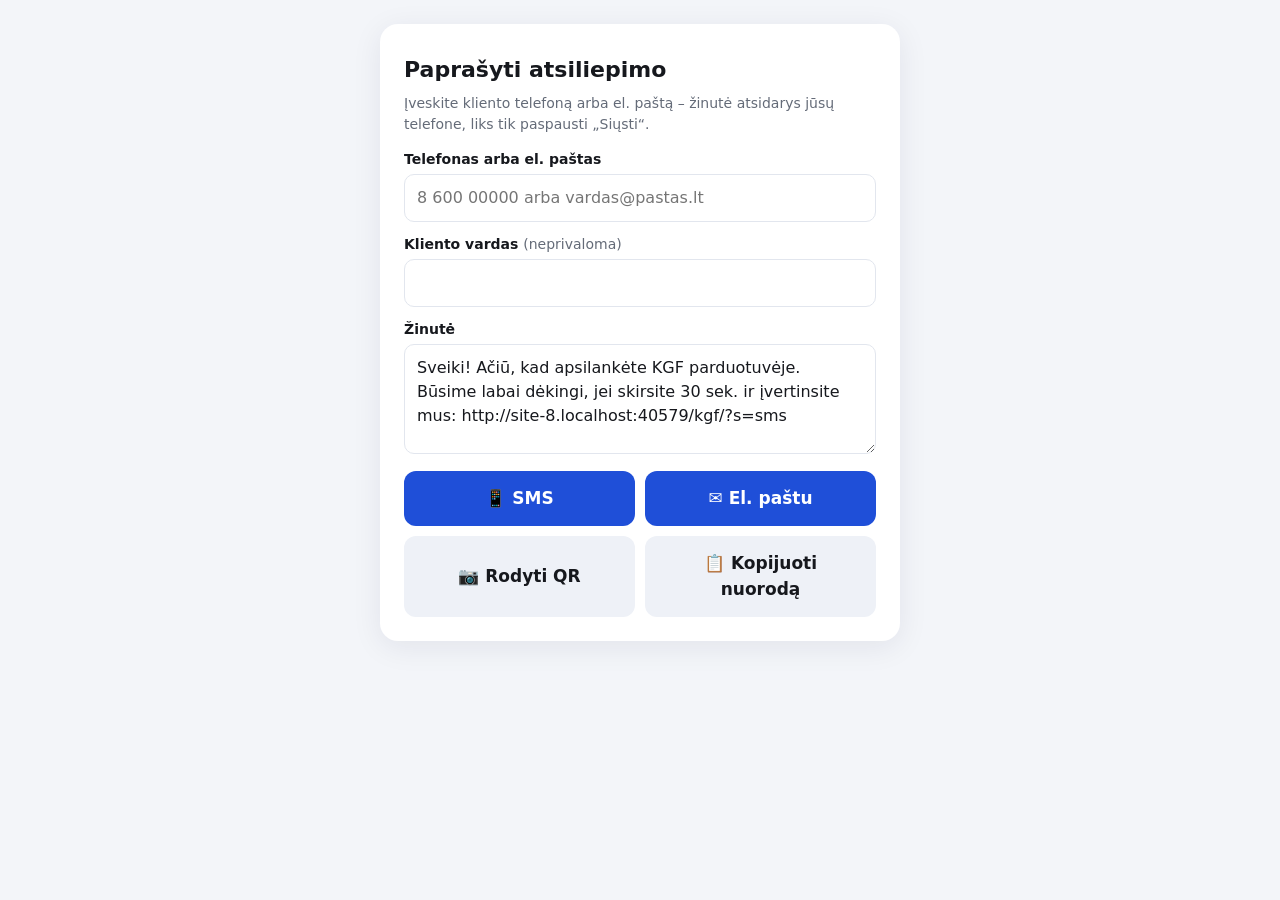
==== kgf/darbuotojams.html @ a225ff8c "Add review page, staff request page, QR/NFC print page and Sheets backend for KGF Star rating sends " ====
<!doctype html>
<html lang="lt">
<head>
  <meta charset="utf-8">
  <meta name="viewport" content="width=device-width, initial-scale=1">
  <meta name="robots" content="noindex">
  <title>Atsiliepimo prašymas</title>
  <link rel="stylesheet" href="../assets/style.css">
</head>
<body>
  <main class="card wide">
    <h2>Paprašyti atsiliepimo</h2>
    <p class="muted">Įveskite kliento telefoną arba el. paštą – žinutė atsidarys jūsų telefone, liks tik paspausti „Siųsti“.</p>

    <form id="form" novalidate>
      <div id="staff-wrap" hidden>
        <label for="staff">Darbuotojas</label>
        <select id="staff"></select>
      </div>
      <label for="to">Telefonas arba el. paštas</label>
      <input id="to" inputmode="email" autocomplete="off" placeholder="8 600 00000 arba vardas@pastas.lt">
      <label for="cname">Kliento vardas <span>(neprivaloma)</span></label>
      <input id="cname" autocomplete="off">
      <label for="text">Žinutė</label>
      <textarea id="text"></textarea>
      <p class="error" id="error" hidden></p>
      <div class="row">
        <button class="btn" type="button" id="sms">📱 SMS</button>
        <button class="btn" type="button" id="email">✉️ El. paštu</button>
      </div>
      <div class="row">
        <button class="btn secondary" type="button" id="qr">📷 Rodyti QR</button>
        <button class="btn secondary" type="button" id="copy">📋 Kopijuoti nuorodą</button>
      </div>
      <p class="ok" id="ok" hidden></p>
    </form>

    <div class="qr-box" id="qr-box" hidden>
      <p><b>Tegul klientas nuskenuoja telefonu</b></p>
      <div id="qr-code"></div>
    </div>
  </main>

  <script src="config.js"></script>
  <script src="../assets/common.js"></script>
  <script src="../assets/vendor/qrcode.js"></script>
  <script src="../assets/staff.js"></script>
</body>
</html>
---- assets/style.css ----
:root {
  --accent: #1f4fd8;
  --bg: #f3f5f9;
  --card: #ffffff;
  --text: #16181d;
  --muted: #646b78;
  --line: #e2e6ee;
  --star: #f5b301;
  --star-off: #d5d9e1;
  --danger: #c62828;
  --radius: 18px;
}

* { box-sizing: border-box; }

body {
  margin: 0;
  min-height: 100vh;
  background: var(--bg);
  color: var(--text);
  font: 16px/1.5 system-ui, -apple-system, "Segoe UI", Roboto, sans-serif;
  display: flex;
  justify-content: center;
  align-items: flex-start;
  padding: 24px 16px;
}

.card {
  width: 100%;
  max-width: 440px;
  background: var(--card);
  border-radius: var(--radius);
  box-shadow: 0 6px 30px rgba(20, 30, 60, .08);
  padding: 28px 24px 24px;
  text-align: center;
  position: relative;
}

.lang {
  position: absolute;
  top: 14px;
  right: 14px;
  border: 1px solid var(--line);
  background: none;
  border-radius: 999px;
  padding: 4px 10px;
  font-size: 13px;
  color: var(--muted);
  cursor: pointer;
}

.logo {
  width: 64px;
  height: 64px;
  margin: 0 auto 12px;
  border-radius: 16px;
  background: var(--accent);
  color: #fff;
  font-weight: 800;
  font-size: 20px;
  display: flex;
  align-items: center;
  justify-content: center;
  overflow: hidden;
}
.logo img { width: 100%; height: 100%; object-fit: contain; background: #fff; }

.biz { margin: 0; font-size: 15px; color: var(--muted); font-weight: 600; }
h1 { margin: 6px 0 4px; font-size: 24px; line-height: 1.25; }
h2 { margin: 4px 0 8px; font-size: 22px; line-height: 1.3; }
p { margin: 8px 0; }
.muted { color: var(--muted); font-size: 14px; }

.stars { display: flex; justify-content: center; gap: 6px; margin: 22px 0 6px; }
.star {
  border: 0;
  background: none;
  padding: 2px;
  cursor: pointer;
  color: var(--star-off);
  transition: transform .12s, color .12s;
}
.star svg { width: 48px; height: 48px; display: block; fill: currentColor; }
.star.on { color: var(--star); }
.star:active { transform: scale(.9); }
.stars-hint { display: flex; justify-content: space-between; font-size: 12px; color: var(--muted); max-width: 290px; margin: 0 auto; }

.btn {
  display: block;
  width: 100%;
  border: 0;
  border-radius: 12px;
  padding: 15px 18px;
  margin-top: 16px;
  font: inherit;
  font-weight: 700;
  font-size: 17px;
  cursor: pointer;
  text-decoration: none;
  background: var(--accent);
  color: #fff;
}
.btn:disabled { opacity: .6; cursor: default; }
.btn.secondary { background: #eef1f7; color: var(--text); }
.btn.google { background: #fff; color: var(--text); border: 2px solid var(--line); display: flex; align-items: center; justify-content: center; gap: 10px; }
.btn.google svg { width: 22px; height: 22px; }

.link { background: none; border: 0; color: var(--accent); font: inherit; font-size: 14px; cursor: pointer; padding: 0; text-decoration: underline; }

form { text-align: left; margin-top: 14px; }
label { display: block; font-size: 14px; font-weight: 600; margin: 12px 0 4px; }
label span { font-weight: 400; color: var(--muted); }
input, textarea, select {
  width: 100%;
  border: 1.5px solid var(--line);
  border-radius: 10px;
  padding: 11px 12px;
  font: inherit;
  background: #fff;
  color: var(--text);
}
input:focus, textarea:focus, select:focus { outline: none; border-color: var(--accent); }
textarea { min-height: 110px; resize: vertical; }
.hp { position: absolute; left: -9999px; }

.error { color: var(--danger); font-size: 14px; margin-top: 8px; }
.public-note { margin-top: 18px; font-size: 13px; color: var(--muted); }
.public-note a { color: var(--muted); }
.big-emoji { font-size: 44px; line-height: 1; margin-top: 4px; }
.countdown { font-size: 14px; color: var(--muted); margin-top: 10px; }

[hidden] { display: none !important; }

/* Darbuotojų ir QR puslapiai */
.wide { max-width: 520px; text-align: left; }
.row { display: grid; grid-template-columns: 1fr 1fr; gap: 10px; }
.row .btn { margin-top: 10px; }
.qr-box { text-align: center; margin-top: 16px; }
.qr-box svg { width: 240px; height: 240px; }
.ok { color: #1b7f3b; font-size: 14px; margin-top: 8px; }
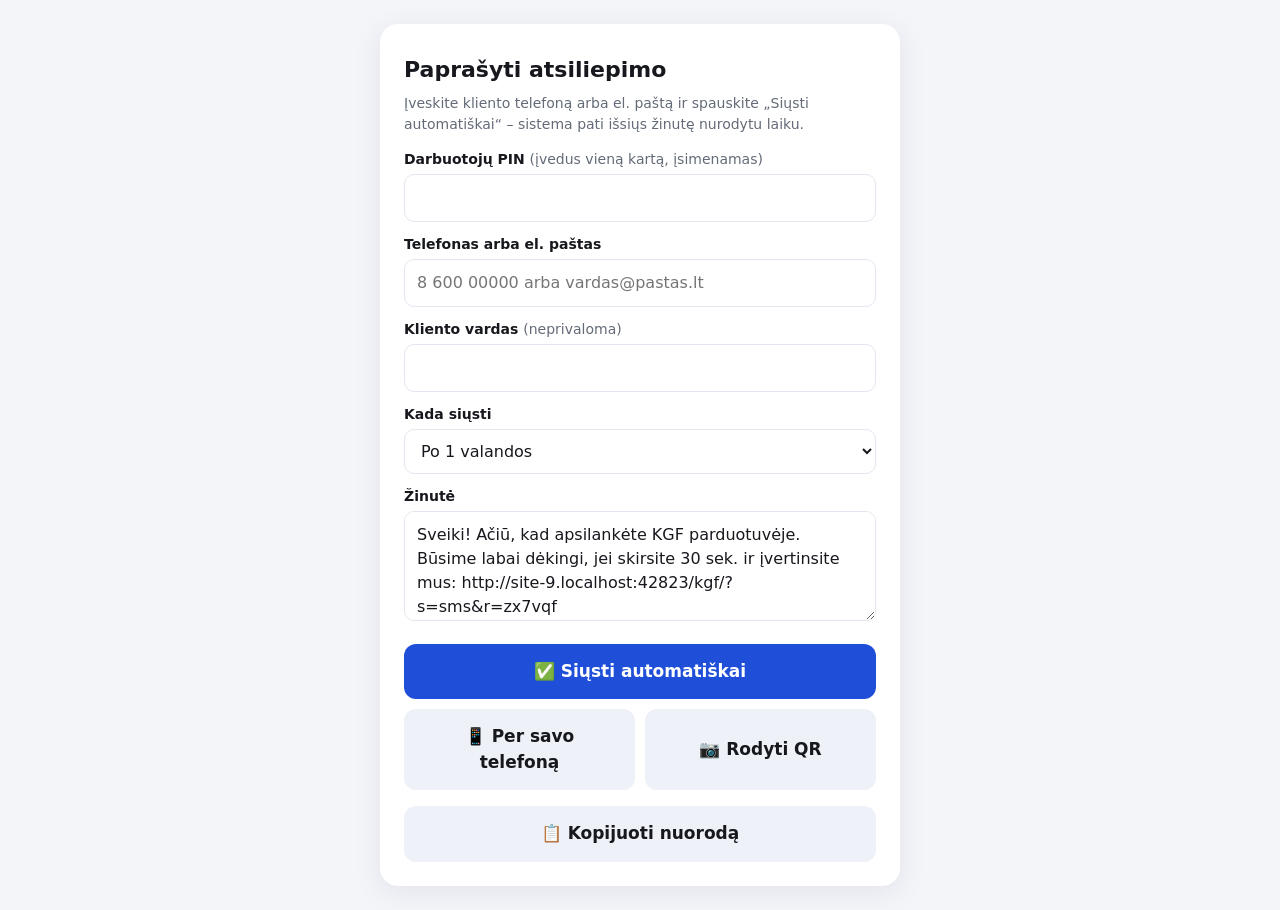
==== commit 59009d5b: "Open Google immediately for good ratings, add automatic SMS/email requests - 4-5 stars now go straig" ====
--- a/kgf/darbuotojams.html
+++ b/kgf/darbuotojams.html
@@ -10,9 +10,13 @@
 <body>
   <main class="card wide">
     <h2>Paprašyti atsiliepimo</h2>
-    <p class="muted">Įveskite kliento telefoną arba el. paštą – žinutė atsidarys jūsų telefone, liks tik paspausti „Siųsti“.</p>
+    <p class="muted">Įveskite kliento telefoną arba el. paštą ir spauskite „Siųsti automatiškai“ – sistema pati išsiųs žinutę nurodytu laiku.</p>
 
     <form id="form" novalidate>
+      <div id="pin-wrap">
+        <label for="pin">Darbuotojų PIN <span>(įvedus vieną kartą, įsimenamas)</span></label>
+        <input id="pin" inputmode="numeric" autocomplete="off">
+      </div>
       <div id="staff-wrap" hidden>
         <label for="staff">Darbuotojas</label>
         <select id="staff"></select>
@@ -21,18 +25,22 @@
       <input id="to" inputmode="email" autocomplete="off" placeholder="8 600 00000 arba vardas@pastas.lt">
       <label for="cname">Kliento vardas <span>(neprivaloma)</span></label>
       <input id="cname" autocomplete="off">
+      <label for="when">Kada siųsti</label>
+      <select id="when">
+        <option value="1h">Po 1 valandos</option>
+        <option value="now">Dabar</option>
+        <option value="1d">Rytoj</option>
+      </select>
       <label for="text">Žinutė</label>
       <textarea id="text"></textarea>
       <p class="error" id="error" hidden></p>
+      <p class="ok" id="ok" hidden></p>
+      <button class="btn" type="button" id="auto">✅ Siųsti automatiškai</button>
       <div class="row">
-        <button class="btn" type="button" id="sms">📱 SMS</button>
-        <button class="btn" type="button" id="email">✉️ El. paštu</button>
+        <button class="btn secondary" type="button" id="manual">📱 Per savo telefoną</button>
+        <button class="btn secondary" type="button" id="qr">📷 Rodyti QR</button>
       </div>
-      <div class="row">
-        <button class="btn secondary" type="button" id="qr">📷 Rodyti QR</button>
-        <button class="btn secondary" type="button" id="copy">📋 Kopijuoti nuorodą</button>
-      </div>
-      <p class="ok" id="ok" hidden></p>
+      <button class="btn secondary" type="button" id="copy">📋 Kopijuoti nuorodą</button>
     </form>
 
     <div class="qr-box" id="qr-box" hidden>
--- a/assets/style.css
+++ b/assets/style.css
@@ -127,7 +127,6 @@
 .public-note { margin-top: 18px; font-size: 13px; color: var(--muted); }
 .public-note a { color: var(--muted); }
 .big-emoji { font-size: 44px; line-height: 1; margin-top: 4px; }
-.countdown { font-size: 14px; color: var(--muted); margin-top: 10px; }
 
 [hidden] { display: none !important; }
 
